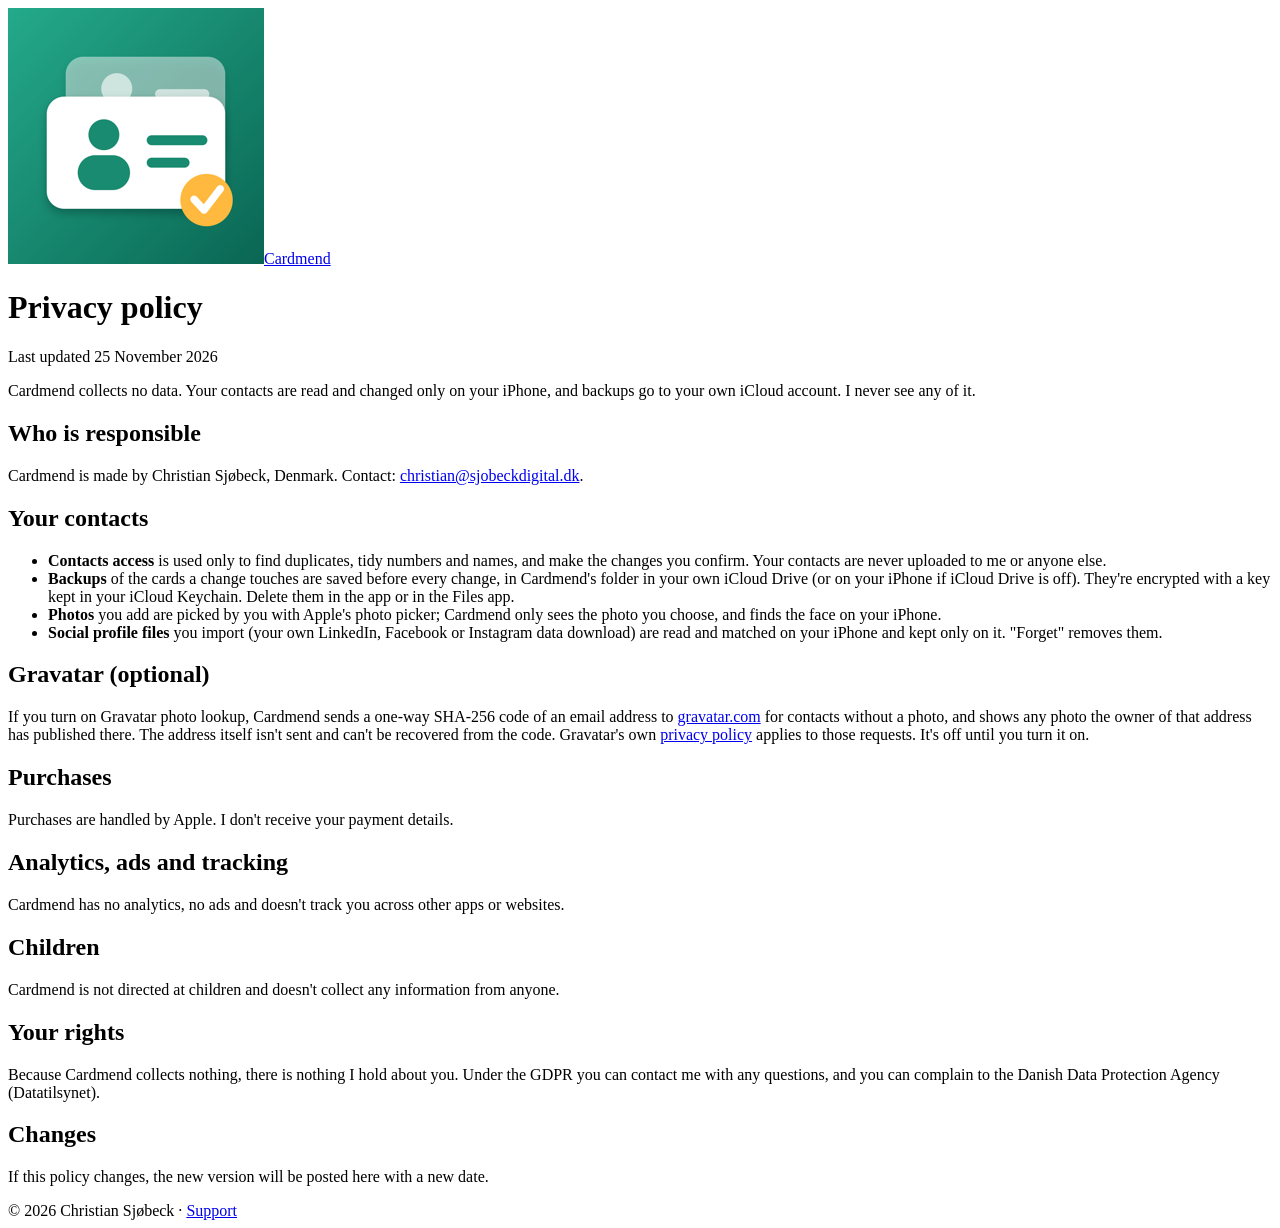
==== privacy/index.html @ 98c62637 "Update privacy/index.html" ====
<!doctype html>
<html lang="en">
<head>
<meta charset="utf-8">
<meta name="viewport" content="width=device-width, initial-scale=1">
<title>Cardmend Privacy Policy</title>
<meta name="description" content="How Cardmend handles your contacts.">
<link rel="stylesheet" href="https://fonts.googleapis.com/css2?family=Bricolage+Grotesque:opsz,wght@12..96,700&family=IBM+Plex+Sans:wght@400;600&display=swap">
<link rel="stylesheet" href="../style.css">
<link rel="icon" href="../icon.png">
</head>
<body>
<header><a href="../"><img src="../icon.png" alt=""><span>Cardmend</span></a></header>
<main>
  <h1>Privacy policy</h1>
  <p class="updated">Last updated 25 November 2026</p>

  <p class="lede">Cardmend collects no data. Your contacts are read and changed only on your iPhone, and backups go to your own iCloud account. I never see any of it.</p>

  <h2>Who is responsible</h2>
  <p>Cardmend is made by Christian Sjøbeck, Denmark. Contact: <a href="mailto:christian@sjobeckdigital.dk">christian@sjobeckdigital.dk</a>.</p>

  <h2>Your contacts</h2>
  <ul>
    <li><strong>Contacts access</strong> is used only to find duplicates, tidy numbers and names, and make the changes you confirm. Your contacts are never uploaded to me or anyone else.</li>
    <li><strong>Backups</strong> of the cards a change touches are saved before every change, in Cardmend's folder in your own iCloud Drive (or on your iPhone if iCloud Drive is off). They're encrypted with a key kept in your iCloud Keychain. Delete them in the app or in the Files app.</li>
    <li><strong>Photos</strong> you add are picked by you with Apple's photo picker; Cardmend only sees the photo you choose, and finds the face on your iPhone.</li>
    <li><strong>Social profile files</strong> you import (your own LinkedIn, Facebook or Instagram data download) are read and matched on your iPhone and kept only on it. "Forget" removes them.</li>
  </ul>

  <h2>Gravatar (optional)</h2>
  <p>If you turn on Gravatar photo lookup, Cardmend sends a one-way SHA-256 code of an email address to <a href="https://gravatar.com">gravatar.com</a> for contacts without a photo, and shows any photo the owner of that address has published there. The address itself isn't sent and can't be recovered from the code. Gravatar's own <a href="https://automattic.com/privacy/">privacy policy</a> applies to those requests. It's off until you turn it on.</p>

  <h2>Purchases</h2>
  <p>Purchases are handled by Apple. I don't receive your payment details.</p>

  <h2>Analytics, ads and tracking</h2>
  <p>Cardmend has no analytics, no ads and doesn't track you across other apps or websites.</p>

  <h2>Children</h2>
  <p>Cardmend is not directed at children and doesn't collect any information from anyone.</p>

  <h2>Your rights</h2>
  <p>Because Cardmend collects nothing, there is nothing I hold about you. Under the GDPR you can contact me with any questions, and you can complain to the Danish Data Protection Agency (Datatilsynet).</p>

  <h2>Changes</h2>
  <p>If this policy changes, the new version will be posted here with a new date.</p>
</main>
<footer>© 2026 Christian Sjøbeck · <a href="../support/">Support</a></footer>
</body>
</html>
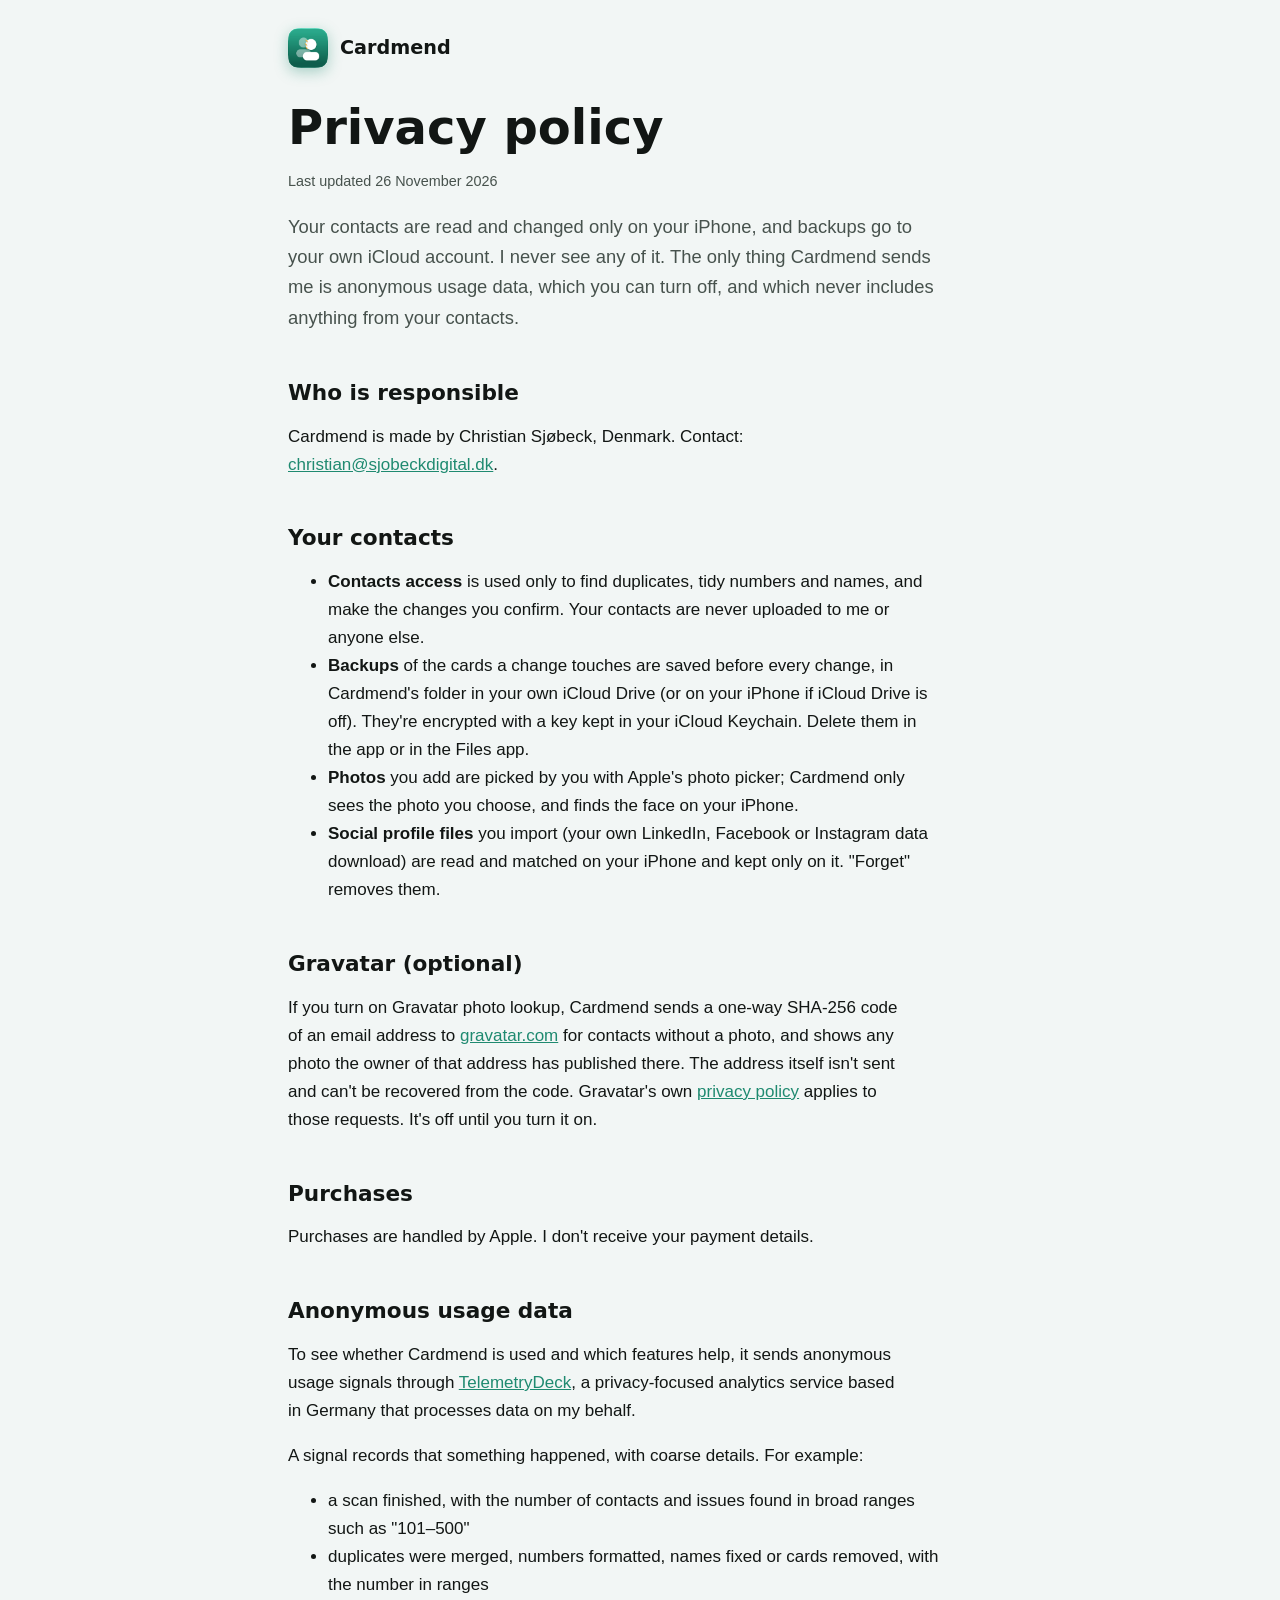
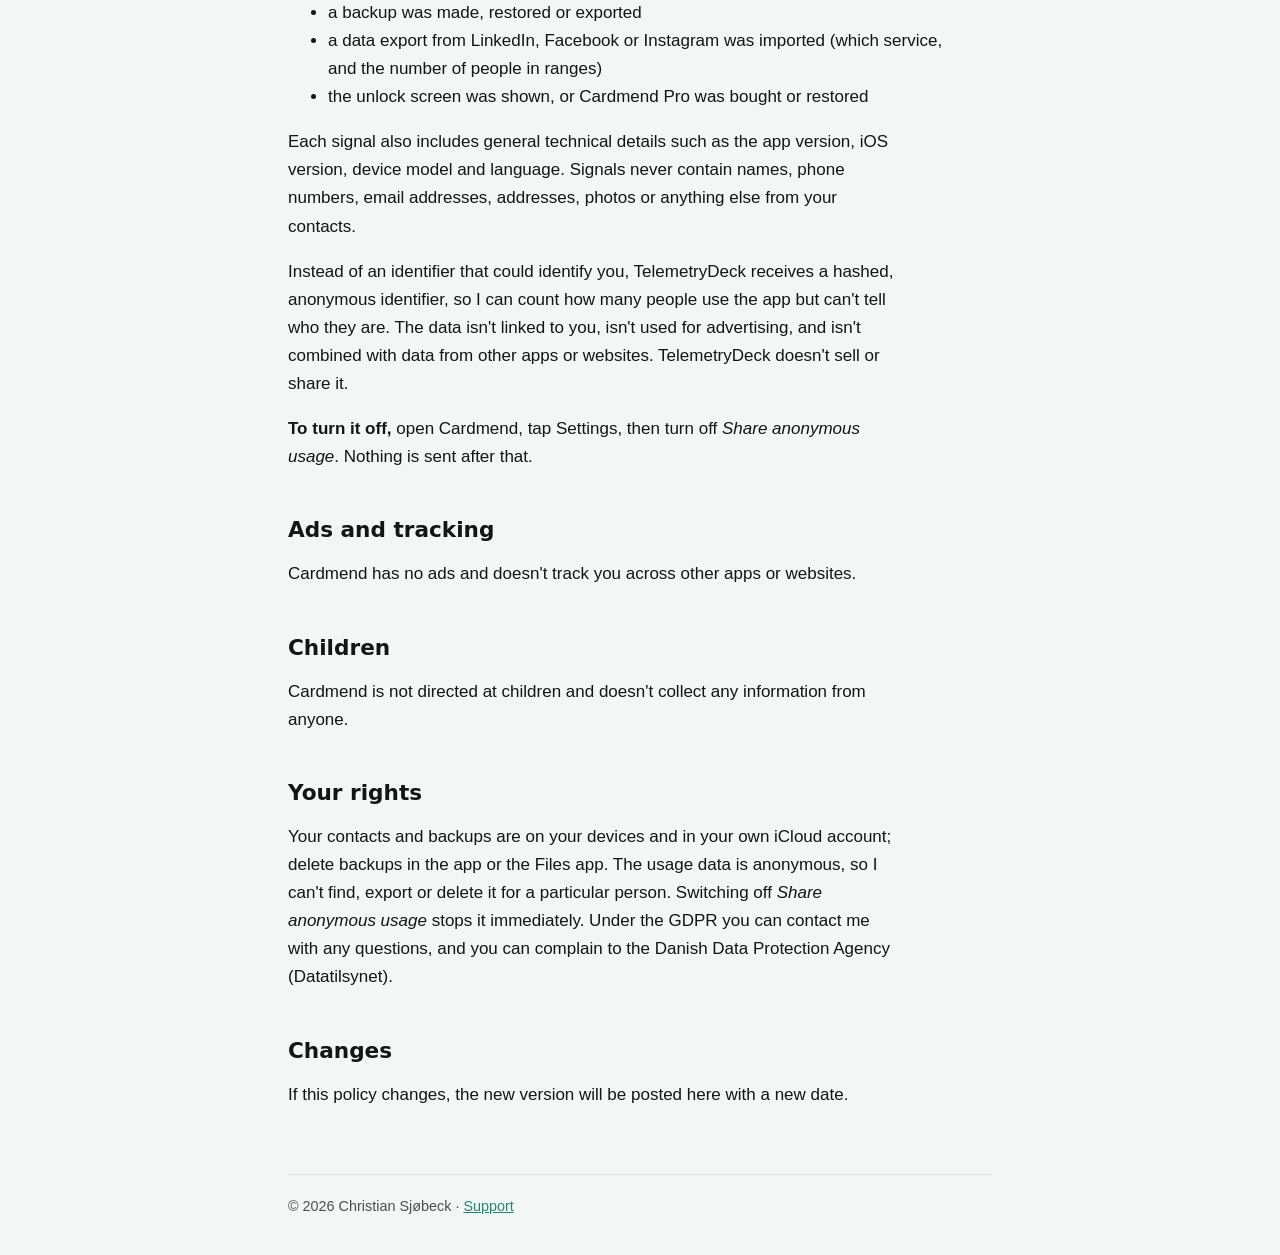
==== commit 95ddd060: "Update privacy/index.html" ====
--- a/privacy/index.html
+++ b/privacy/index.html
@@ -13,9 +13,9 @@
 <header><a href="../"><img src="../icon.png" alt=""><span>Cardmend</span></a></header>
 <main>
   <h1>Privacy policy</h1>
-  <p class="updated">Last updated 25 November 2026</p>
+  <p class="updated">Last updated 26 November 2026</p>
 
-  <p class="lede">Cardmend collects no data. Your contacts are read and changed only on your iPhone, and backups go to your own iCloud account. I never see any of it.</p>
+  <p class="lede">Your contacts are read and changed only on your iPhone, and backups go to your own iCloud account. I never see any of it. The only thing Cardmend sends me is anonymous usage data, which you can turn off, and which never includes anything from your contacts.</p>
 
   <h2>Who is responsible</h2>
   <p>Cardmend is made by Christian Sjøbeck, Denmark. Contact: <a href="mailto:christian@sjobeckdigital.dk">christian@sjobeckdigital.dk</a>.</p>
@@ -34,14 +34,28 @@
   <h2>Purchases</h2>
   <p>Purchases are handled by Apple. I don't receive your payment details.</p>
 
-  <h2>Analytics, ads and tracking</h2>
-  <p>Cardmend has no analytics, no ads and doesn't track you across other apps or websites.</p>
+  <h2>Anonymous usage data</h2>
+  <p>To see whether Cardmend is used and which features help, it sends anonymous usage signals through <a href="https://telemetrydeck.com/privacy/">TelemetryDeck</a>, a privacy-focused analytics service based in Germany that processes data on my behalf.</p>
+  <p>A signal records that something happened, with coarse details. For example:</p>
+  <ul>
+    <li>a scan finished, with the number of contacts and issues found in broad ranges such as "101–500"</li>
+    <li>duplicates were merged, numbers formatted, names fixed or cards removed, with the number in ranges</li>
+    <li>a backup was made, restored or exported</li>
+    <li>a data export from LinkedIn, Facebook or Instagram was imported (which service, and the number of people in ranges)</li>
+    <li>the unlock screen was shown, or Cardmend Pro was bought or restored</li>
+  </ul>
+  <p>Each signal also includes general technical details such as the app version, iOS version, device model and language. Signals never contain names, phone numbers, email addresses, addresses, photos or anything else from your contacts.</p>
+  <p>Instead of an identifier that could identify you, TelemetryDeck receives a hashed, anonymous identifier, so I can count how many people use the app but can't tell who they are. The data isn't linked to you, isn't used for advertising, and isn't combined with data from other apps or websites. TelemetryDeck doesn't sell or share it.</p>
+  <p><strong>To turn it off,</strong> open Cardmend, tap Settings, then turn off <em>Share anonymous usage</em>. Nothing is sent after that.</p>
+
+  <h2>Ads and tracking</h2>
+  <p>Cardmend has no ads and doesn't track you across other apps or websites.</p>
 
   <h2>Children</h2>
   <p>Cardmend is not directed at children and doesn't collect any information from anyone.</p>
 
   <h2>Your rights</h2>
-  <p>Because Cardmend collects nothing, there is nothing I hold about you. Under the GDPR you can contact me with any questions, and you can complain to the Danish Data Protection Agency (Datatilsynet).</p>
+  <p>Your contacts and backups are on your devices and in your own iCloud account; delete backups in the app or the Files app. The usage data is anonymous, so I can't find, export or delete it for a particular person. Switching off <em>Share anonymous usage</em> stops it immediately. Under the GDPR you can contact me with any questions, and you can complain to the Danish Data Protection Agency (Datatilsynet).</p>
 
   <h2>Changes</h2>
   <p>If this policy changes, the new version will be posted here with a new date.</p>
--- a/style.css
+++ b/style.css
@@ -0,0 +1,69 @@
+/* Cardmend site: the app's teal. Light and dark follow the visitor's system. */
+:root {
+  --bg: #f2f6f5;
+  --card: #ffffff;
+  --fg: #121614;
+  --muted: #47524d;
+  --line: #dde5e1;
+  --accent: #1f8a70;      /* deep green: passes text contrast on light */
+  --brand: linear-gradient(135deg, #2aa887, #1f8a70);  /* shared with the app icon */
+  --late: #c92a2a;
+  --display: "Bricolage Grotesque", "Avenir Next", system-ui, sans-serif;
+  --body: "IBM Plex Sans", -apple-system, "Segoe UI", sans-serif;
+  color-scheme: light;
+}
+@media (prefers-color-scheme: dark) {
+  :root {
+    --bg: #0a0f0d;
+    --card: #141b18;
+    --fg: #eef4f1;
+    --muted: #a7b5ae;
+    --line: #24302b;
+    --accent: #4ac3a2;
+    --late: #ff6b6b;
+    color-scheme: dark;
+  }
+}
+* { box-sizing: border-box; }
+body {
+  margin: 0;
+  background: var(--bg);
+  color: var(--fg);
+  font: 400 1.0625rem/1.65 var(--body);
+  padding-inline: 16px;
+}
+main, header, footer { max-width: 44rem; margin: 0 auto; }
+header { padding-block: 28px 8px; display: flex; align-items: center; gap: 12px; }
+header a { color: inherit; text-decoration: none; display: flex; align-items: center; gap: 12px; }
+header img { width: 40px; height: 40px; border-radius: 9px; box-shadow: 0 4px 14px rgba(31, 138, 112, 0.35); }
+header span { font: 700 1.2rem/1 var(--display); }
+main { padding-block: 24px 48px; }
+h1, h2, h3 { font-family: var(--display); line-height: 1.15; text-wrap: balance; }
+h1 { font-size: clamp(2rem, 6vw, 3rem); margin: 0 0 12px; }
+h2 { font-size: 1.35rem; margin: 2.2em 0 0.5em; }
+h3 { font-size: 1.05rem; margin: 1.6em 0 0.3em; }
+p, li { max-width: 65ch; }
+a { color: var(--accent); }
+a:focus-visible { outline: 2px solid var(--accent); outline-offset: 3px; border-radius: 3px; }
+.lede { color: var(--muted); font-size: 1.15rem; }
+.updated { color: var(--muted); font-size: 0.9rem; }
+
+/* A small contact list like the app's, with a brand bar on top. */
+.cardlist { position: relative; overflow: hidden; background: var(--card); border: 1px solid var(--line);
+         border-radius: 18px; padding: 22px 20px 10px; margin: 28px 0; }
+.cardlist::before { content: ""; position: absolute; inset: 0 0 auto 0; height: 6px; background: var(--brand); }
+.row { display: flex; align-items: center; gap: 12px; padding: 10px 0; border-top: 1px solid var(--line); }
+.row:first-of-type { border-top: 0; }
+.row .tick { width: 22px; height: 22px; border-radius: 50%; border: 2px solid var(--accent); flex: none; }
+.row.paid .tick { background: var(--accent); }
+.row .name { font-weight: 600; flex: 1; min-width: 0; }
+.row .when { display: block; font-weight: 400; font-size: 0.9rem; color: var(--muted); }
+.row.late .when { color: var(--late); }
+.row.paid .name { text-decoration: line-through; color: var(--muted); }
+.row .amount { font-variant-numeric: tabular-nums; }
+.month { font: 700 1.6rem/1.2 var(--display); }
+.month small { display: block; font: 400 0.95rem/1.4 var(--body); color: var(--muted); }
+
+.card { background: var(--card); border: 1px solid var(--line); border-radius: 14px; padding: 18px 20px; margin: 16px 0; }
+.links { display: flex; flex-wrap: wrap; gap: 10px 24px; }
+footer { border-top: 1px solid var(--line); padding-block: 20px 36px; color: var(--muted); font-size: 0.9rem; }
